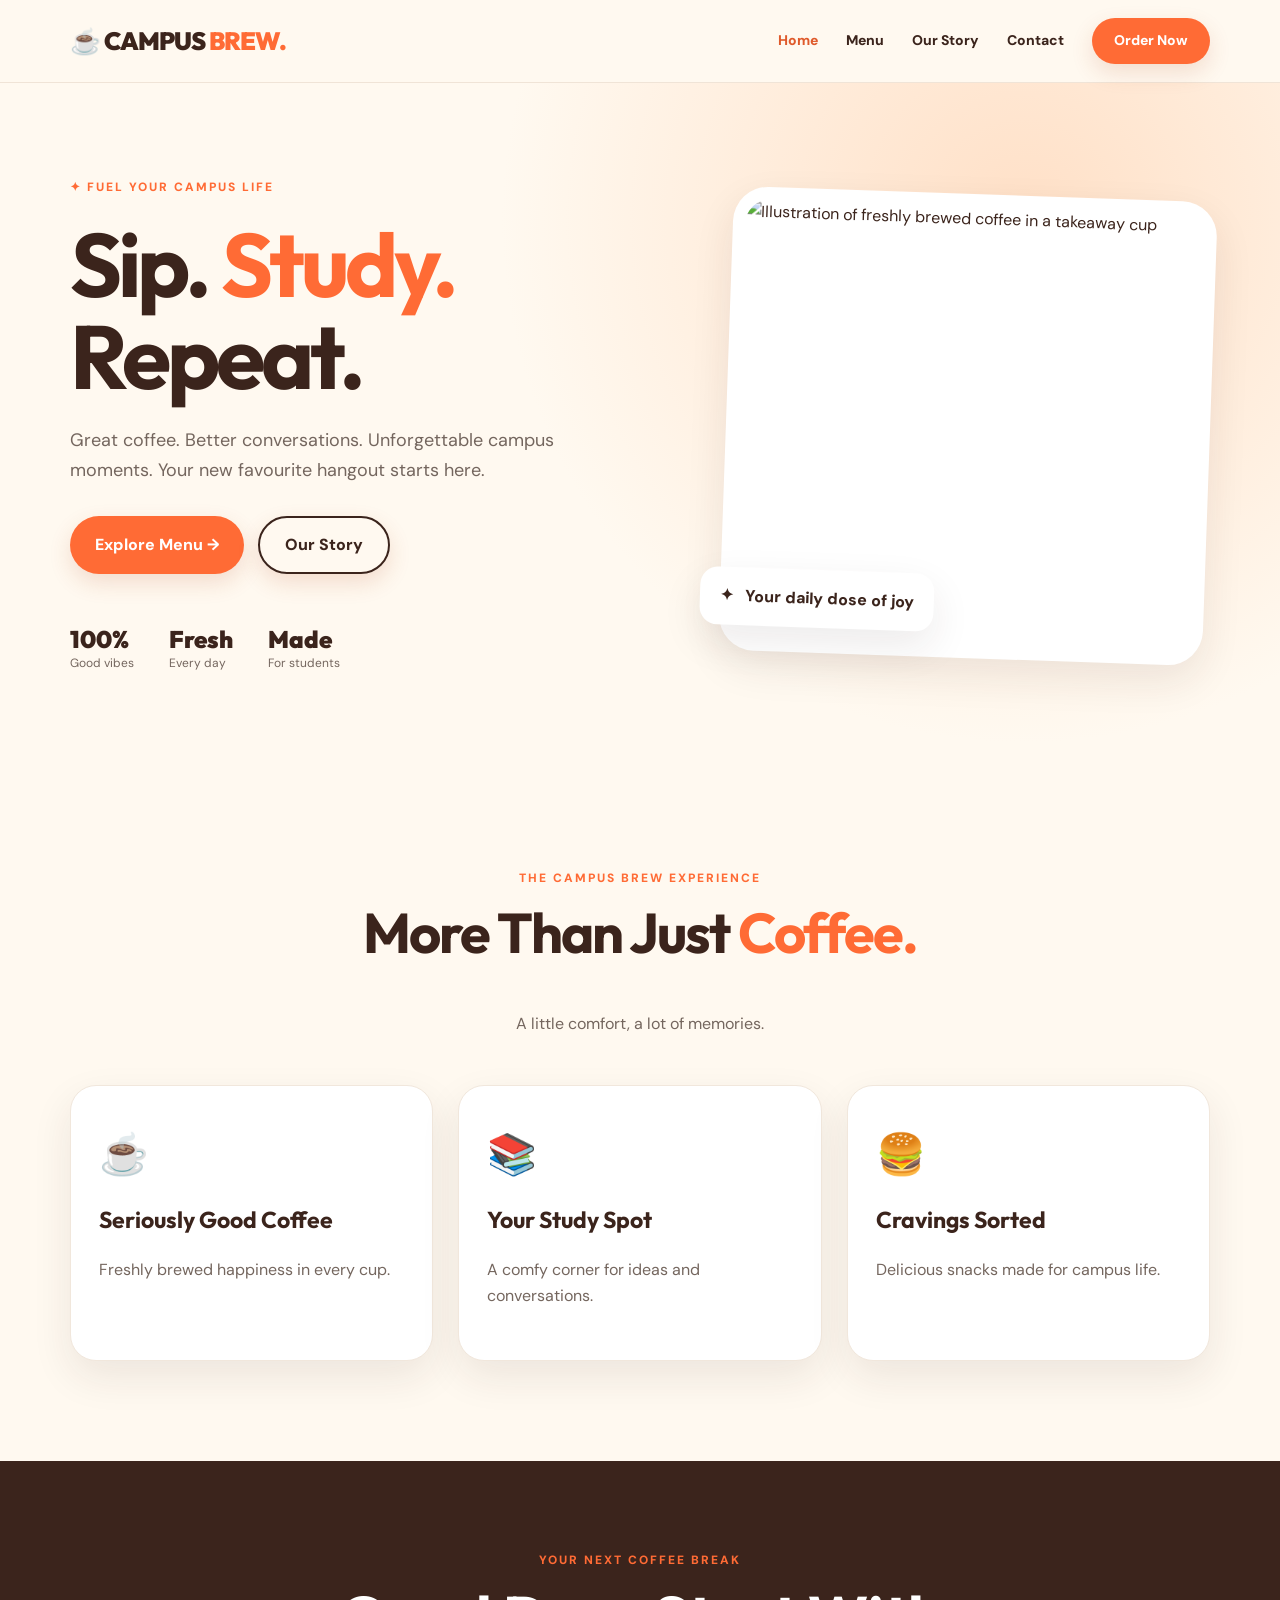
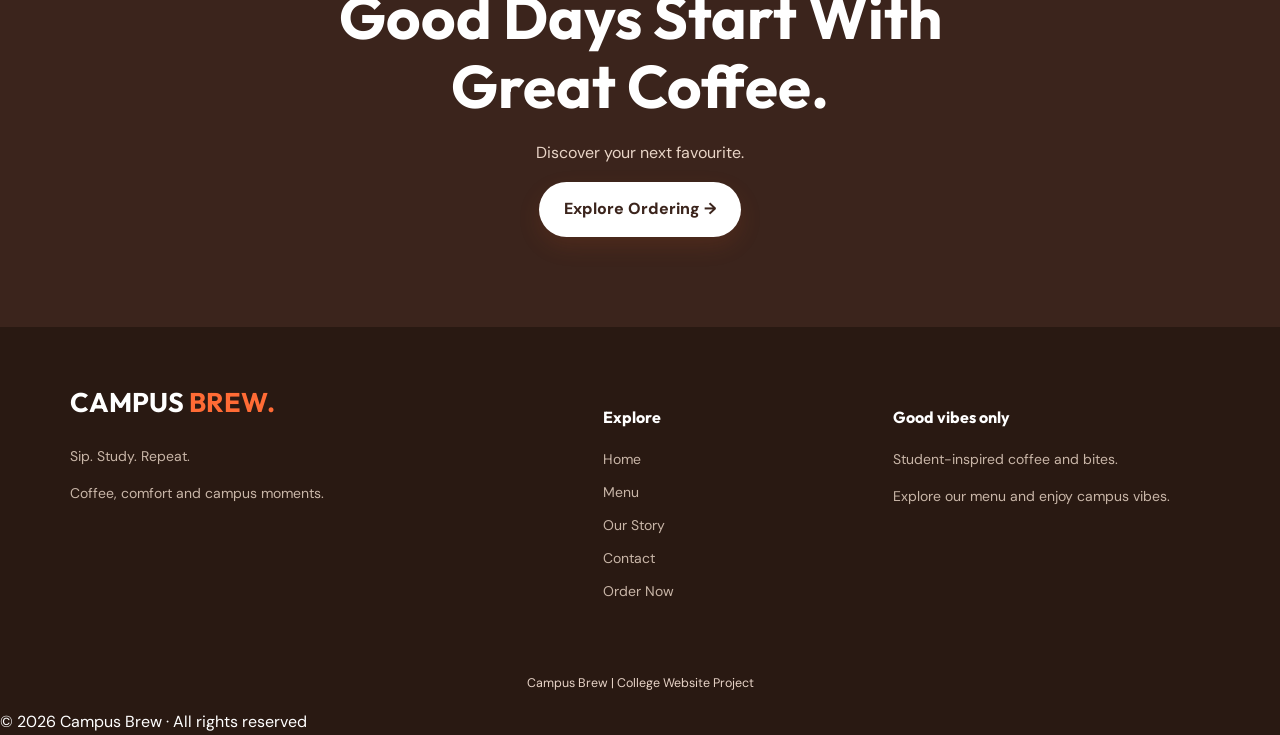
==== index.html @ d3b4a09d "Add files via upload" ====
<!DOCTYPE html>

<html lang="en">
<head>
<meta charset="utf-8"/>
<meta content="width=device-width, initial-scale=1" name="viewport"/>
<meta content="Campus Brew — coffee, bites and campus life" name="description"/>
<title>
   Sip. Study. Repeat. | Campus Brew
  </title>
<link href="style.css" rel="stylesheet"/>
<script defer="" src="script.js">
</script>
</head>
<body>
<header class="site-header">
<div class="container navbar">
<a class="logo" href="index.html">
     ☕ CAMPUS
     <span>
      BREW.
     </span>
</a>
<button aria-controls="main-navigation" aria-expanded="false" aria-label="Open navigation menu" class="menu-toggle" type="button">
     ☰
    </button>
<nav aria-label="Main navigation" class="nav-links" id="main-navigation">
<a aria-current="page" href="index.html">
      Home
     </a>
<a href="menu.html">
      Menu
     </a>
<a href="about.html">
      Our Story
     </a>
<a href="contact.html">
      Contact
     </a>
<a class="nav-btn" href="order.html">
      Order Now
     </a>
</nav>
</div>
</header>
<main>
<section class="hero">
<div class="container hero-grid">
<div>
<p class="eyebrow">
       ✦ FUEL YOUR CAMPUS LIFE
      </p>
<h1>
       Sip.
       <em>
        Study.
       </em>
<br/>
       Repeat.
      </h1>
<p class="lead">
       Great coffee. Better conversations. Unforgettable campus moments. Your new favourite hangout starts here.
      </p>
<div class="actions">
<a class="btn" href="menu.html">
        Explore Menu →
       </a>
<a class="btn btn-outline" href="about.html">
        Our Story
       </a>
</div>
<div class="stats">
<div>
<strong>
         100%
        </strong>
<small>
         Good vibes
        </small>
</div>
<div>
<strong>
         Fresh
        </strong>
<small>
         Every day
        </small>
</div>
<div>
<strong>
         Made
        </strong>
<small>
         For students
        </small>
</div>
</div>
</div>
<div class="hero-visual">
<img alt="Illustration of freshly brewed coffee in a takeaway cup" src="images/coffee.svg"/>
<div class="floating">
       ✦   Your daily dose of joy
      </div>
</div>
</div>
</section>
<section class="section container">
<div class="section-heading">
<p class="eyebrow">
      THE CAMPUS BREW EXPERIENCE
     </p>
<h2>
      More Than Just
      <em>
       Coffee.
      </em>
</h2>
<p>
      A little comfort, a lot of memories.
     </p>
</div>
<div class="feature-grid">
<article class="card">
<div class="emoji">
       ☕
      </div>
<h3>
       Seriously Good Coffee
      </h3>
<p>
       Freshly brewed happiness in every cup.
      </p>
</article>
<article class="card">
<div class="emoji">
       📚
      </div>
<h3>
       Your Study Spot
      </h3>
<p>
       A comfy corner for ideas and conversations.
      </p>
</article>
<article class="card">
<div class="emoji">
       🍔
      </div>
<h3>
       Cravings Sorted
      </h3>
<p>
       Delicious snacks made for campus life.
      </p>
</article>
</div>
</section>
<section class="cta">
<div class="container">
<p class="eyebrow">
      YOUR NEXT COFFEE BREAK
     </p>
<h2>
      Good Days Start With Great Coffee.
     </h2>
<p>
      Discover your next favourite.
     </p>
<a class="btn btn-light" href="order.html">
      Explore Ordering →
     </a>
</div>
</section>
</main>
<footer class="site-footer">
<div class="container footer-grid">
<div>
<h3>
      CAMPUS
      <span class="accent">
       BREW.
      </span>
</h3>
<p>
      Sip. Study. Repeat.
     </p>
<p>
      Coffee, comfort and campus moments.
     </p>
</div>
<div>
<h4>
      Explore
     </h4>
<a href="index.html">
      Home
     </a>
<a href="menu.html">
      Menu
     </a>
<a href="about.html">
      Our Story
     </a>
<a href="contact.html">
      Contact
     </a>
<a href="order.html">
      Order Now
     </a>
</div>
<div>
<h4>
      Good vibes only
     </h4>
<p>
      Student-inspired coffee and bites.
     </p>
<p>
      Explore our menu and enjoy campus vibes.
     </p>
</div>
</div>

<p class="prototype-note">Campus Brew | College Website Project</p>

   © 2026 Campus Brew · All rights reserved
   </div>
</footer>
</body>
</html>
---- style.css ----
@import url('https://fonts.googleapis.com/css2?family=DM+Sans:wght@400;500;600;700;800&family=Outfit:wght@400;500;600;700;800;900&display=swap');

:root {
    --orange: #ff6b35;
    --orange-dark: #df4c18;
    --cream: #fff9f0;
    --brown: #3b241c;
    --muted: #74665e;
    --white: #fff;
    --shadow: 0 16px 40px rgba(59, 36, 28, .09)
}

* {
    box-sizing: border-box
}

html {
    scroll-behavior: smooth
}

body {
    margin: 0;
    background: var(--cream);
    color: var(--brown);
    font: 16px/1.65 'DM Sans', Arial, sans-serif
}

h1,
h2,
h3,
h4 {
    font-family: 'Outfit', Arial, sans-serif;
    line-height: 1.14
}

h1,
h2,
h3,
p {
    margin-top: 0
}

a {
    text-decoration: none;
    color: inherit
}

img {
    max-width: 100%;
    display: block
}

button,
input,
select,
textarea {
    font: inherit
}

.container {
    width: min(1140px, 90%);
    margin: auto
}

.site-header {
    position: sticky;
    top: 0;
    z-index: 10;
    background: rgba(255, 249, 240, .97);
    border-bottom: 1px solid #f0e4d7;
    backdrop-filter: blur(10px)
}

.navbar {
    min-height: 82px;
    display: flex;
    justify-content: space-between;
    align-items: center;
    gap: 24px
}

.logo {
    font: 900 25px 'Outfit', sans-serif;
    letter-spacing: -1px;
    white-space: nowrap
}

.logo span,
.accent,
em {
    color: var(--orange)
}

em {
    font-style: normal
}

.nav-links {
    display: flex;
    align-items: center;
    gap: 28px
}

.nav-links a {
    font-size: 14px;
    font-weight: 800
}

.nav-links a:hover,
.nav-links a[aria-current=page] {
    color: var(--orange)
}

.nav-links .nav-btn {
    background: var(--orange);
    color: white;
    border-radius: 40px;
    padding: 11px 22px
}

.menu-toggle {
    display: none;
    border: 0;
    background: transparent;
    font-size: 28px;
    color: var(--brown);
    cursor: pointer
}

.eyebrow {
    font-size: 12px;
    font-weight: 800;
    letter-spacing: 2px;
    color: var(--orange);
    text-transform: uppercase
}

.hero {
    padding: 95px 0;
    background: radial-gradient(circle at 80% 20%, #ffe0c7, transparent 45%)
}

.hero-grid {
    display: grid;
    grid-template-columns: 1.1fr .9fr;
    align-items: center;
    gap: 65px
}

.hero h1 {
    font-size: clamp(56px, 7vw, 96px);
    letter-spacing: -4px;
    line-height: 1.03;
    margin: 20px 0 24px
}

.lead {
    font-size: 18px;
    color: var(--muted);
    max-width: 520px
}

.actions {
    display: flex;
    gap: 14px;
    flex-wrap: wrap;
    margin-top: 30px
}

.btn {
    display: inline-flex;
    align-items: center;
    justify-content: center;
    background: var(--orange);
    color: white;
    border: 0;
    border-radius: 35px;
    padding: 14px 25px;
    font-weight: 800;
    cursor: pointer;
    transition: transform .2s, background .2s
}

.btn:hover {
    background: var(--orange-dark);
    transform: translateY(-3px)
}

.btn-outline {
    background: transparent;
    color: var(--brown);
    border: 2px solid var(--brown)
}

.btn-outline:hover {
    background: var(--brown);
    color: white
}

.btn-light {
    background: white;
    color: var(--brown)
}

.btn-light:hover {
    background: #ffe1ca;
    color: var(--brown)
}

.stats {
    display: flex;
    flex-wrap: wrap;
    gap: 35px;
    margin-top: 50px
}

.stats strong,
.stats small {
    display: block
}

.stats strong {
    font: 900 24px 'Outfit', sans-serif
}

.stats small {
    font-size: 12px;
    color: var(--muted)
}

.hero-visual {
    position: relative;
    transform: rotate(2deg);
    padding: 12px;
    background: white;
    border-radius: 35px;
    box-shadow: var(--shadow)
}

.hero-visual img {
    width: 100%;
    height: 440px;
    object-fit: cover;
    border-radius: 26px
}

.floating {
    position: absolute;
    bottom: 25px;
    left: -20px;
    background: white;
    padding: 16px 20px;
    border-radius: 18px;
    box-shadow: var(--shadow);
    font-weight: 800
}

.section {
    padding-top: 100px;
    padding-bottom: 100px
}

.section-heading {
    text-align: center;
    max-width: 700px;
    margin: 0 auto 48px
}

.section-heading h2 {
    font-size: clamp(36px, 5vw, 56px);
    letter-spacing: -2px
}

.section-heading p:not(.eyebrow) {
    color: var(--muted)
}

.feature-grid,
.food-grid {
    display: grid;
    grid-template-columns: repeat(3, minmax(0, 1fr));
    gap: 25px
}

.card,
.food-card,
.form-card {
    background: white;
    border: 1px solid #f1e7dc;
    border-radius: 26px;
    box-shadow: var(--shadow)
}

.card {
    padding: 35px 28px;
    transition: transform .25s
}

.card:hover,
.food-card:hover {
    transform: translateY(-7px)
}

.card h3 {
    font-size: 23px
}

.card p,
.food-info p,
.story p,
.form-layout>div>p {
    color: var(--muted)
}

.emoji {
    font-size: 40px;
    margin-bottom: 20px
}

.cta {
    text-align: center;
    background: var(--brown);
    color: white;
    padding: 90px 0
}

.cta h2 {
    font-size: clamp(35px, 5vw, 60px);
    max-width: 760px;
    margin: 0 auto 20px
}

.cta p:not(.eyebrow) {
    color: #e9d5c7
}

.site-footer {
    background: #291912;
    color: white;
    padding-top: 60px
}

.footer-grid {
    display: grid;
    grid-template-columns: 2fr 1fr 1.3fr;
    gap: 45px;
    padding-bottom: 50px
}

.footer-grid h3 {
    font-size: 27px
}

.footer-grid p,
.footer-grid a {
    color: #c9b6a8;
    font-size: 14px
}

.footer-grid a {
    display: block;
    margin-bottom: 10px
}

.footer-grid a:hover {
    color: var(--orange)
}

.copyright {
    border-top: 1px solid #ffffff22;
    text-align: center;
    padding: 20px;
    font-size: 12px;
    color: #c9b6a8
}

.page-hero {
    padding: 85px 0;
    text-align: center;
    background: radial-gradient(circle at 80% 20%, #ffddc4, transparent 48%), linear-gradient(135deg, #fff9f0, #fff0de)
}

.page-hero h1 {
    font-size: clamp(40px, 6vw, 72px);
    letter-spacing: -2px;
    margin: 15px auto;
    max-width: 850px
}

.page-hero p:not(.eyebrow) {
    max-width: 600px;
    margin: auto;
    color: var(--muted)
}

.food-card {
    overflow: hidden;
    transition: transform .25s
}

.food-visual {
    height: 205px;
    background: linear-gradient(135deg, #f9ddbe, #fff2e0);
    display: grid;
    place-items: center;
    position: relative
}

.food-card:nth-child(2n) .food-visual {
    background: linear-gradient(135deg, #dcece8, #f5faf6)
}

.food-card:nth-child(3n) .food-visual {
    background: linear-gradient(135deg, #ffdbb2, #fff1d8)
}

.food-visual>span:first-child {
    font-size: 92px
}

.pill {
    position: absolute;
    right: 15px;
    top: 15px;
    background: white;
    padding: 5px 12px;
    border-radius: 30px;
    font-size: 11px;
    font-weight: 800
}

.food-info {
    padding: 25px
}

.food-info h3 {
    font-size: 24px;
    margin: 0 0 10px
}

.food-info p {
    min-height: 50px;
    font-size: 14px
}

.food-bottom {
    display: flex;
    justify-content: space-between;
    align-items: center;
    gap: 12px;
    margin-top: 18px
}

.food-bottom strong {
    font-size: 26px
}

.btn-small {
    font-size: 12px;
    padding: 10px 15px
}

.story {
    display: grid;
    grid-template-columns: 1fr 1fr;
    gap: 65px;
    align-items: center
}

.story h2,
.form-layout h2 {
    font-size: clamp(32px, 4vw, 48px)
}

.story-art {
    min-height: 300px;
    border-radius: 30px;
    background: linear-gradient(135deg, #ffe2c7, #f8bd8e);
    display: flex;
    flex-direction: column;
    justify-content: center;
    align-items: center;
    font-size: 100px
}

.story-art span {
    font-size: 18px;
    font-weight: 800
}

.section-soft {
    background: #fff0e2
}

.form-layout {
    display: grid;
    grid-template-columns: 1fr 1fr;
    gap: 70px;
    align-items: start
}

.form-card {
    padding: 35px
}

.form-card h2 {
    font-size: 30px
}

.form-card label {
    display: block;
    font-weight: 800;
    font-size: 14px;
    margin: 18px 0 7px
}

.form-card input,
.form-card select,
.form-card textarea {
    width: 100%;
    padding: 13px 14px;
    border: 1px solid #cbbfb4;
    border-radius: 12px;
    background: #fff;
    color: var(--brown)
}

.form-card input:focus,
.form-card select:focus,
.form-card textarea:focus {
    outline: 2px solid var(--orange);
    outline-offset: 2px
}

.full {
    width: 100%;
    margin-top: 22px
}

.form-note {
    font-size: 12px;
    color: var(--muted);
    text-align: center
}

.feedback {
    font-weight: 700;
    color: #236044
}

.total-box {
    margin-top: 25px;
    background: #fff0df;
    padding: 18px;
    border-radius: 15px;
    display: flex;
    justify-content: space-between;
    align-items: center;
    gap: 10px
}

.total-box strong {
    font-size: 28px
}

.info-chip {
    background: white;
    padding: 14px 18px;
    border-radius: 14px;
    margin: 12px 0;
    box-shadow: var(--shadow)
}

a:focus-visible,
button:focus-visible {
    outline: 3px solid var(--orange);
    outline-offset: 3px
}

@media(max-width:950px) {

    .hero-grid,
    .story,
    .form-layout {
        grid-template-columns: 1fr
    }

    .hero-grid {
        gap: 50px
    }

    .hero-visual {
        max-width: 520px;
        width: 100%;
        margin: auto
    }

    .feature-grid,
    .food-grid {
        grid-template-columns: repeat(2, minmax(0, 1fr))
    }

    .footer-grid {
        grid-template-columns: 1fr 1fr
    }
}

@media(max-width:650px) {
    .navbar {
        min-height: 70px
    }

    .logo {
        font-size: 21px
    }

    .menu-toggle {
        display: block
    }

    .nav-links {
        display: none;
        position: absolute;
        top: 70px;
        left: 0;
        right: 0;
        background: var(--cream);
        padding: 24px;
        flex-direction: column;
        align-items: stretch;
        gap: 18px;
        box-shadow: var(--shadow)
    }

    .nav-links.open {
        display: flex
    }

    .nav-links .nav-btn {
        text-align: center
    }

    .hero {
        padding: 60px 0
    }

    .hero h1 {
        font-size: clamp(48px, 13vw, 62px);
        letter-spacing: -2px
    }

    .hero-grid {
        text-align: center
    }

    .actions,
    .stats {
        justify-content: center
    }

    .hero-visual img {
        height: 320px
    }

    .floating {
        left: 0;
        font-size: 12px
    }

    .section {
        padding-top: 65px;
        padding-bottom: 65px
    }

    .feature-grid,
    .food-grid,
    .footer-grid {
        grid-template-columns: 1fr
    }

    .page-hero {
        padding: 65px 0
    }

    .food-info p {
        min-height: 0
    }

    .form-card {
        padding: 24px
    }

    .cta {
        padding: 70px 0
    }
}

@media(prefers-reduced-motion:reduce) {

    *,
    *::before,
    *::after {
        scroll-behavior: auto !important;
        transition: none !important;
        animation: none !important
    }
}

/* ===== CAMPUS BREW SMART CART ===== */

.smart-cart {
  background: #ffffff;
  padding: 32px;
  margin: 35px 0;
  border: 1px solid #f0dfd1;
  border-radius: 24px;
  box-shadow: 0 15px 40px rgba(59, 36, 28, 0.1);
}

.smart-cart h2 {
  color: #3b241c;
  font-size: 30px;
  margin-bottom: 10px;
}

.smart-cart h3 {
  margin: 28px 0 15px;
  color: #3b241c;
}

.smart-cart p {
  color: #76665e;
  margin-bottom: 15px;
}

.smart-cart label {
  display: block;
  font-weight: 700;
  margin: 20px 0 8px;
}

.smart-cart select {
  width: 100%;
  padding: 14px;
  border: 1px solid #e2d2c4;
  border-radius: 12px;
  background: #fff9f0;
  color: #3b241c;
  font-size: 16px;
}

.smart-cart button {
  background: #ff6b35;
  color: white;
  border: none;
  border-radius: 12px;
  padding: 12px 18px;
  font-size: 14px;
  font-weight: 700;
  cursor: pointer;
  transition: 0.25s ease;
}

.smart-cart button:hover:not(:disabled) {
  background: #e95420;
  transform: translateY(-2px);
}

.smart-cart button:disabled {
  background: #b9aaa0;
  cursor: not-allowed;
}

#addToCart {
  margin-top: 15px;
}

#cartItems {
  display: flex;
  flex-direction: column;
  gap: 12px;
}

.cart-item {
  display: flex;
  align-items: center;
  flex-wrap: wrap;
  gap: 12px;
  background: #fff9f0;
  padding: 15px;
  border-radius: 14px;
  border: 1px solid #f1e3d7;
}

.cart-item strong {
  flex: 1 1 140px;
}

.cart-item button {
  padding: 8px 12px;
  border-radius: 9px;
}

.cart-item span {
  font-weight: 700;
}

.cart-total {
  display: flex;
  justify-content: space-between;
  align-items: center;
  background: #ffeadc;
  border-radius: 14px;
  padding: 18px;
  margin: 24px 0;
  font-size: 22px;
  color: #3b241c;
}

#checkoutCart {
  width: 100%;
  padding: 16px;
  border-radius: 30px;
}

#cartFeedback {
  margin-top: 18px;
  font-weight: 600;
}

.smart-cart button:focus-visible,
.smart-cart select:focus-visible {
  outline: 3px solid #3b241c;
  outline-offset: 3px;
}

@media (max-width: 650px) {
  .smart-cart {
    padding: 20px;
  }

  .smart-cart h2 {
    font-size: 25px;
  }

  .cart-item {
    gap: 10px;
  }

  .cart-total {
    font-size: 19px;
  }
}

/* ===== CAMPUS BREW PAYMENT METHODS ===== */

.payment-methods {
  background: #fff9f0;
  border: 1px solid #f0dfd1;
  border-radius: 20px;
  padding: 25px;
  margin: 28px 0;
}

.payment-methods h3 {
  color: #3b241c;
  font-size: 22px;
  margin-bottom: 20px;
}

.payment-methods label {
  display: flex;
  align-items: center;
  gap: 14px;
  background: white;
  padding: 18px;
  margin: 12px 0;
  border: 2px solid #f0dfd1;
  border-radius: 14px;
  cursor: pointer;
  font-weight: 600;
  transition: 0.25s ease;
}

.payment-methods label:hover {
  border-color: #ff6b35;
  background: #fff3e9;
  transform: translateY(-2px);
}

.payment-methods label:has(input:checked) {
  border-color: #ff6b35;
  background: #ffeadc;
  box-shadow: 0 4px 15px #ff6b3520;
}

.payment-methods input[type="radio"] {
  width: 20px;
  height: 20px;
  accent-color: #ff6b35;
  flex-shrink: 0;
}

.payment-methods .form-note {
  font-size: 12px;
  color: #76665e;
  margin-top: 18px;
}

@media (max-width: 650px) {
  .payment-methods {
    padding: 18px;
  }

  .payment-methods label {
    padding: 14px;
    font-size: 14px;
  }
}

/* Payment choice accessibility and polish */
.payment-methods { min-width: 0; }
.payment-methods legend { color: #3b241c; font-weight: 800; font-size: 1.3rem; padding: 0 8px; }
.payment-methods label { color: #3b241c; line-height: 1.4; }
.payment-methods label span { display: inline-block; }
.payment-methods label:focus-within { outline: 2px solid #ff6b35; outline-offset: 2px; }

/* ===== Final premium refinement ===== */
:root { --premium-ink:#342018; --premium-copper:#df5a2b; --premium-cream:#fff9f0; }
body { -webkit-font-smoothing:antialiased; }
.nav-links a[aria-current="page"]:not(.nav-btn) { color:#df5a2b; }
.btn, .nav-btn, .food-order, #checkoutCart { box-shadow:0 9px 22px rgba(178,75,33,.16); }
.feature-card, .food-card, .form-card, .smart-cart { box-shadow:0 14px 36px rgba(59,36,28,.09); }
.feature-card { background:#fff; border:1px solid #e9d7c8; }
.feature-card p, .feature-card h3 { opacity:1; }
.payment-methods { border:1px solid #ead5c2; background:linear-gradient(145deg,#fffaf4,#fff0e3); margin:24px 0; padding:22px; border-radius:22px; }
.payment-methods legend { padding:0 10px; font-size:1.18rem; font-weight:800; }
.payment-methods .payment-option { display:flex; align-items:center; gap:15px; padding:17px 19px; margin:10px 0; border-radius:14px; border:2px solid #ead9cb; background:#fff; color:#342018; font-size:1rem; font-weight:700; cursor:pointer; transition:border-color .2s,background .2s,transform .2s; }
.payment-methods .payment-option:hover { border-color:#df5a2b; transform:translateY(-1px); }
.payment-methods .payment-option:has(input:checked) { background:#ffeadb; border-color:#df5a2b; box-shadow:0 4px 16px rgba(223,90,43,.12); }
.payment-methods input[type=radio] { flex:0 0 20px; width:20px; height:20px; accent-color:#df5a2b; }
#checkoutCart { background:#df5a2b; color:white; font-size:1rem; }
#checkoutCart:disabled { background:#b4a69e; box-shadow:none; }
.cart-item { background:#fffaf4; }
.cart-item .line-price { font-weight:800; min-width:55px; }
.cart-item .remove-item { background:#f8e4db; color:#78351f; }
.cart-item .remove-item:hover { background:#f1cdbd; }
.empty-cart { padding:12px 4px; color:#76665e; }
.cart-feedback:not(:empty), .contact-feedback:not(:empty) { padding:12px 15px; background:#fff1e7; border-radius:12px; color:#6b351e; }
.order-summary { margin-top:22px; padding:24px; border:1px solid #e6c8ad; border-radius:18px; background:linear-gradient(135deg,#fff7eb,#fff); box-shadow:0 10px 25px rgba(59,36,28,.07); }
.order-summary[hidden] { display:none; }
.order-summary h3 { margin:0 0 14px; font-size:1.5rem; }
.order-summary ul { padding-left:22px; margin-bottom:16px; }
.order-summary li { margin:6px 0; }
.order-summary .summary-total { font-weight:900; font-size:1.3rem; color:#9d3d1c; }
.order-summary .summary-note { font-size:.84rem; color:#66544b; margin-top:14px; }
.prototype-note { text-align:center; font-size:.78rem; color:#e7d3c7; padding:10px 20px 15px; margin:0 auto; max-width:700px; }
a:focus-visible,button:focus-visible,input:focus-visible,select:focus-visible,textarea:focus-visible { outline:3px solid #e67b3f; outline-offset:3px; }
@media(max-width:650px) { .payment-methods { padding:16px; } .payment-methods .payment-option { padding:14px; font-size:.92rem; } .order-summary { padding:17px; } .cart-item { gap:8px; } }
@media(prefers-reduced-motion:reduce) { .payment-methods .payment-option { transition:none; transform:none!important; } }

.checkout-disclosure {font-size: .78rem; color: #76665e; margin: 10px 0 18px; line-height: 1.5;}
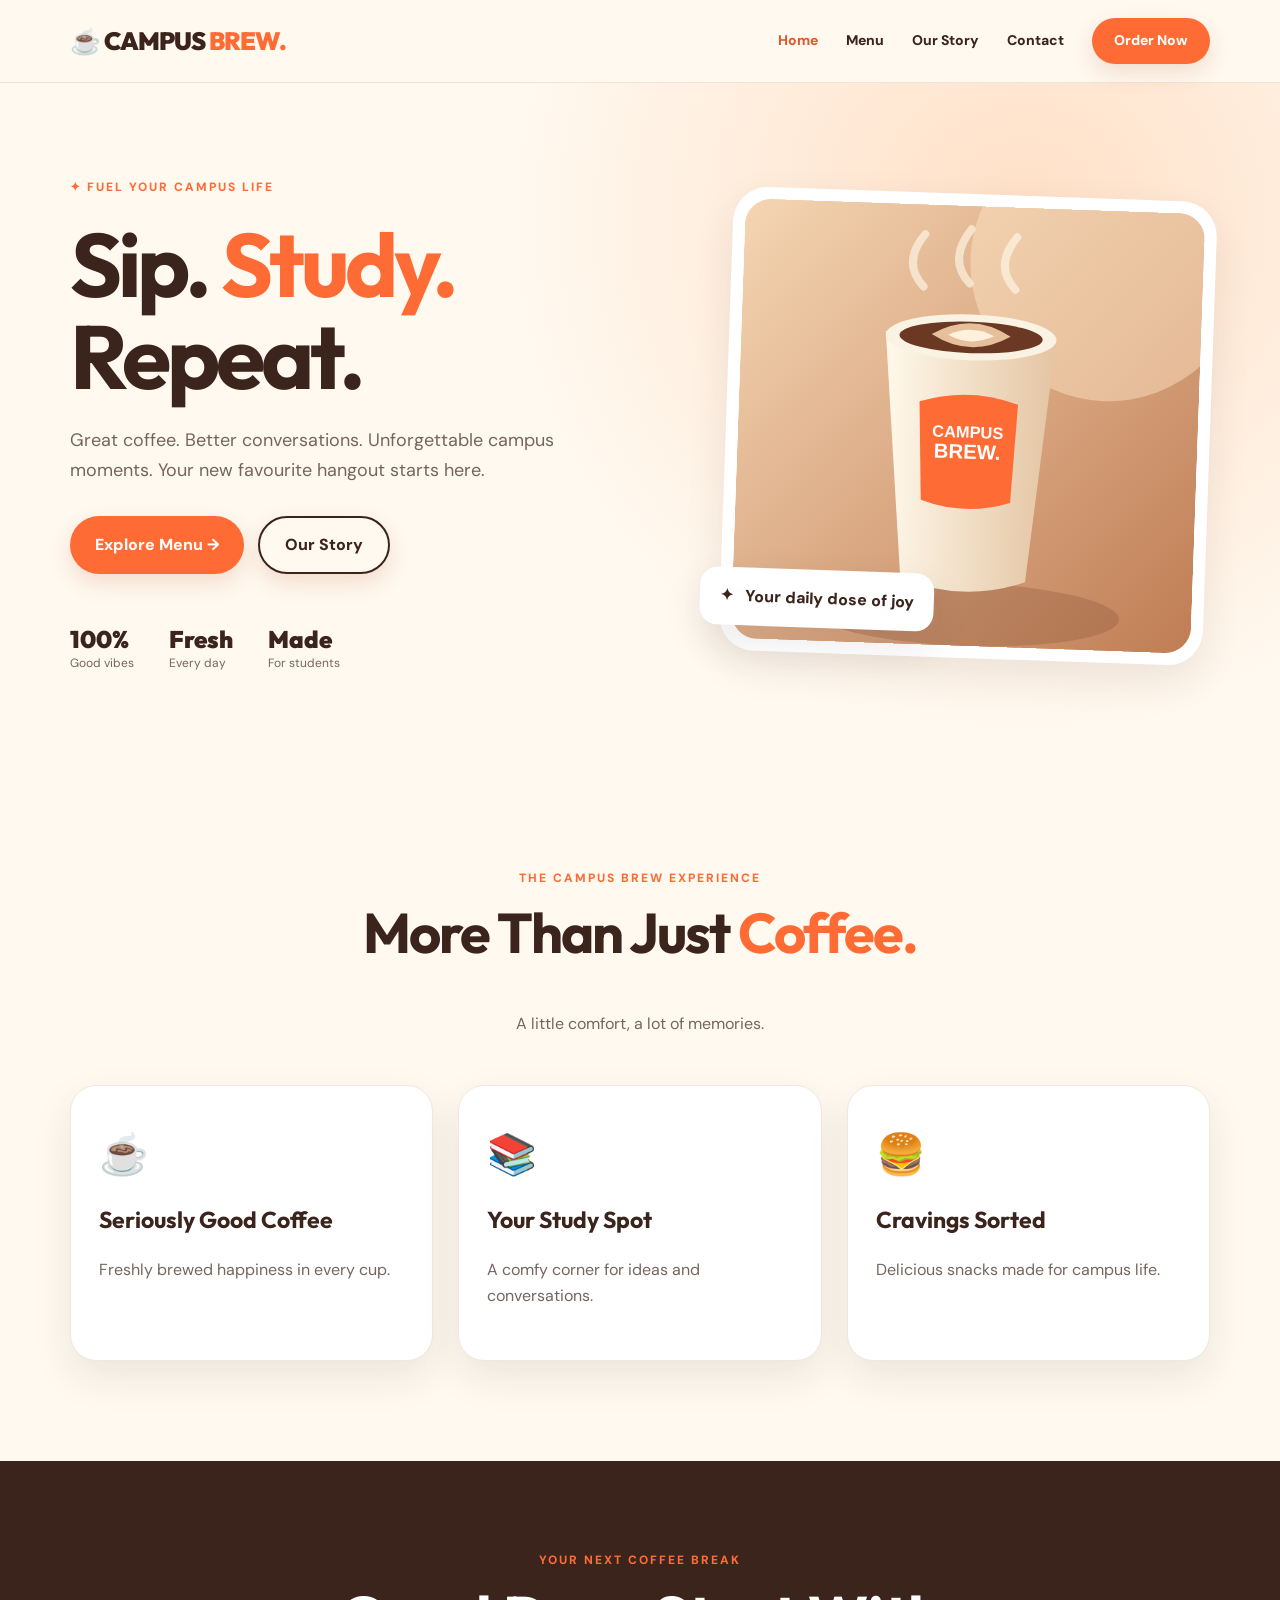
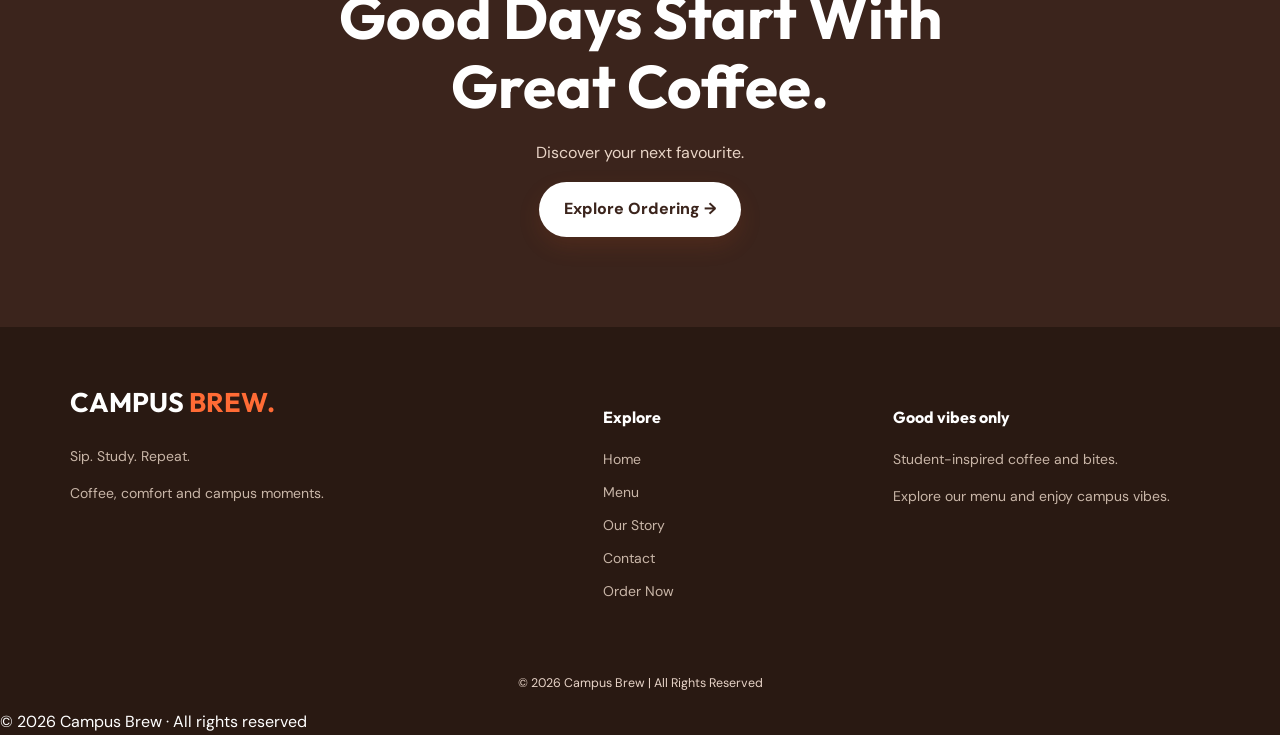
==== commit 572e144d: "Add files via upload" ====
--- a/index.html
+++ b/index.html
@@ -221,7 +221,7 @@
 </div>
 </div>
 
-<p class="prototype-note">Campus Brew | College Website Project</p>
+<p class="prototype-note">© 2026 Campus Brew | All Rights Reserved</p>
 
    © 2026 Campus Brew · All rights reserved
    </div>
--- a/style.css
+++ b/style.css
@@ -960,3 +960,20 @@
 @media(prefers-reduced-motion:reduce) { .payment-methods .payment-option { transition:none; transform:none!important; } }
 
 .checkout-disclosure {font-size: .78rem; color: #76665e; margin: 10px 0 18px; line-height: 1.5;}
+
+/* Payment method details */
+.payment-details { margin: 18px 0; padding: 22px; border: 1px solid #ead8c7; border-radius: 18px; background: #fff8ef; color: #3b241c; }
+.payment-details[hidden] { display: none !important; }
+.payment-details h3 { margin: 0 0 12px; }
+.sample-qr { width: 208px; height: 208px; position: relative; background: #fff; border: 12px solid #fff; border-radius: 10px; margin: 14px auto; box-shadow: 0 4px 20px #3b241c22; overflow: hidden; }
+.qr-pattern { position: absolute; inset: 9px; background: repeating-linear-gradient(45deg,#3b241c 0 6px,transparent 6px 13px),repeating-linear-gradient(-45deg,transparent 0 11px,#3b241c 11px 15px); opacity: .45; }
+.qr-corner { position: absolute; width: 46px; height: 46px; border: 9px solid #3b241c; background: white; z-index: 1; }
+.qr-corner.tl { left: 6px; top: 6px; } .qr-corner.tr { right: 6px; top: 6px; } .qr-corner.bl { left: 6px; bottom: 6px; }
+.sample-qr strong { position: absolute; z-index: 2; top: 46%; left: 13%; width: 74%; text-align: center; color: #a92c16; background: #fff; padding: 7px 0; letter-spacing: 2px; }
+.payment-amount { text-align: center; font-size: 18px; }
+.card-fields { display: grid; grid-template-columns: repeat(2,minmax(0,1fr)); gap: 14px; }
+.card-fields label { display: flex; flex-direction: column; gap: 6px; font-weight: 600; }
+.card-fields input { min-width: 0; width: 100%; box-sizing: border-box; padding: 13px; border: 1px solid #d7c5b5; border-radius: 10px; background: white; color: #3b241c; font-size: 15px; }
+.card-fields input:focus-visible { outline: 3px solid #ff6b35; outline-offset: 2px; }
+.card-hint { font-size: 13px; overflow-wrap: anywhere; }
+@media(max-width: 560px) { .card-fields { grid-template-columns: 1fr; } .payment-details { padding: 16px; } }
